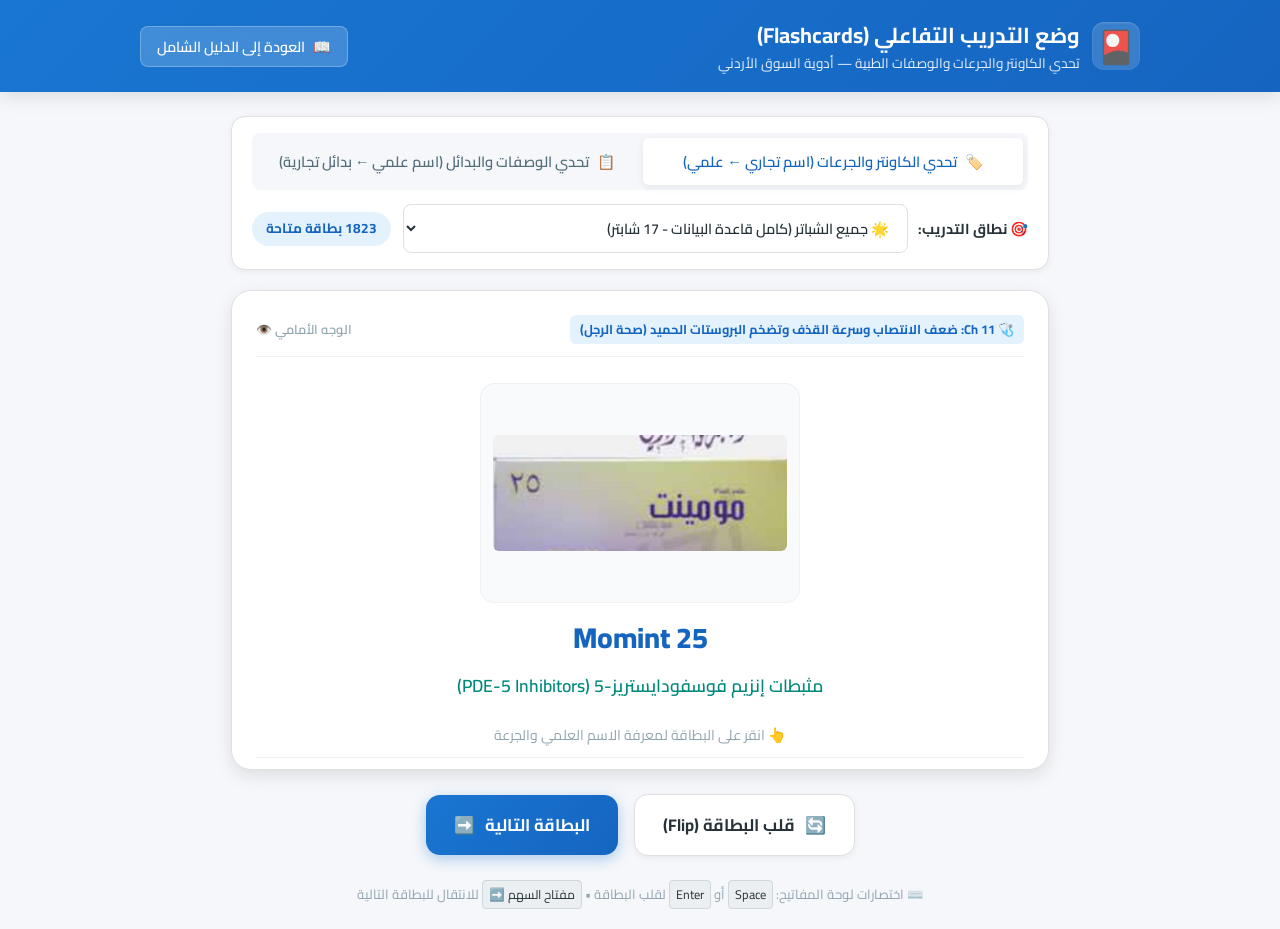
==== flashcards.html @ f5040fc4 "Add Interactive Flashcards Training Mode feature linked from main header" ====
<!DOCTYPE html>
<html lang="ar" dir="rtl">
<head>
  <meta charset="UTF-8">
  <meta name="viewport" content="width=device-width, initial-scale=1.0">
  <title>وضع التدريب التفاعلي (Flashcards) — دليل الصيدلاني الأردني</title>
  <link rel="preconnect" href="https://fonts.googleapis.com">
  <link rel="preconnect" href="https://fonts.gstatic.com" crossorigin>
  <link href="https://fonts.googleapis.com/css2?family=Cairo:wght@400;600;700;800&display=swap" rel="stylesheet">
  <link rel="stylesheet" href="flashcards.css">
</head>
<body>

  <!-- ═══════════ Header ═══════════ -->
  <header class="flashcards-header">
    <div class="header-inner">
      <div class="header-title-group">
        <div class="header-icon">🎴</div>
        <div class="header-text">
          <h1>وضع التدريب التفاعلي (Flashcards)</h1>
          <p>تحدي الكاونتر والجرعات والوصفات الطبية — أدوية السوق الأردني</p>
        </div>
      </div>
      <a href="index.html" class="header-back-btn">
        <span>📖</span>
        <span>العودة إلى الدليل الشامل</span>
      </a>
    </div>
  </header>

  <!-- ═══════════ Main Training Container ═══════════ -->
  <main class="training-container">

    <!-- لوحة التحكم (الوضع والفلترة) -->
    <section class="controls-panel" aria-label="أدوات التحكم بالتدريب">
      <!-- زر تبديل الوضع -->
      <div class="mode-switcher" role="tablist">
        <button id="modeCounterBtn" class="mode-btn active" type="button" role="tab" aria-selected="true">
          <span>🏷️</span>
          <span>تحدي الكاونتر والجرعات (اسم تجاري ← علمي)</span>
        </button>
        <button id="modePrescriptionBtn" class="mode-btn" type="button" role="tab" aria-selected="false">
          <span>📋</span>
          <span>تحدي الوصفات والبدائل (اسم علمي ← بدائل تجارية)</span>
        </button>
      </div>

      <!-- اختيار الشابتر وعداد البطاقات -->
      <div class="filter-row">
        <div class="chapter-select-group">
          <label for="chapterSelect">🎯 نطاق التدريب:</label>
          <select id="chapterSelect" class="chapter-dropdown">
            <option value="all">🌟 جميع الشباتر (كامل قاعدة البيانات - 17 شابتر)</option>
          </select>
        </div>
        <div id="poolCounter" class="pool-counter-badge">جاري التحميل...</div>
      </div>
    </section>

    <!-- 3D Flip Card Component -->
    <section class="flip-scene" id="flipScene" aria-label="بطاقة التدريب التفاعلية">
      <div class="flip-card" id="flipCard">

        <!-- الوجه الأمامي (Front Face) -->
        <div class="card-face card-face-front">
          <div class="card-meta-top">
            <span id="cardChapterBadge" class="card-badge">Chapter --</span>
            <span class="card-face-indicator">الوجه الأمامي 👁️</span>
          </div>

          <div class="card-main-content" id="cardFrontContent">
            <!-- يُملأ ديناميكياً بواسطة JavaScript -->
            <div class="card-fallback-icon">💊</div>
            <div class="card-front-title">جاري تحميل البطاقة...</div>
          </div>

          <div class="card-footer">
            <span>💡 انقر على البطاقة أو اضغط <kbd>Space</kbd> لقلبها</span>
            <span>الوجه 1 من 2</span>
          </div>
        </div>

        <!-- الوجه الخلفي (Back Face) -->
        <div class="card-face card-face-back">
          <div class="card-meta-top">
            <span id="cardBackBadge" class="card-badge" style="background: #E0F2F1; color: #00695C;">Chapter --</span>
            <span class="card-face-indicator" style="color: #00897B;">الوجه الخلفي (التفاصيل والحل) 🎯</span>
          </div>

          <div class="card-back-body" id="cardBackBody">
            <!-- يُملأ ديناميكياً بواسطة JavaScript -->
          </div>

          <div class="card-footer">
            <span>💡 انقر للعودة للوجه الأمامي</span>
            <span>الوجه 2 من 2</span>
          </div>
        </div>

      </div>
    </section>

    <!-- أزرار الإجراءات (القلب والتالي) -->
    <div class="actions-panel">
      <button id="btnFlip" class="btn-action btn-flip" type="button" title="قلب البطاقة (Space)">
        <span>🔄</span>
        <span>قلب البطاقة (Flip)</span>
      </button>

      <button id="btnNext" class="btn-action btn-next" type="button" title="البطاقة التالية (السهم الأيمن)">
        <span>البطاقة التالية</span>
        <span>➡️</span>
      </button>
    </div>

    <!-- تلميحات لوحة المفاتيح -->
    <div class="keyboard-hints">
      ⌨️ اختصارات لوحة المفاتيح: <kbd>Space</kbd> أو <kbd>Enter</kbd> لقلب البطاقة &bull; <kbd>مفتاح السهم ➡️</kbd> للانتقال للبطاقة التالية
    </div>

  </main>

  <!-- ═══════════ Scripts ═══════════ -->
  <!-- 1. قاعدة البيانات الأصلية بدون أي تعديل -->
  <script src="data.js"></script>

  <!-- 2. محرك البطاقات التفاعلية المعزول -->
  <script src="flashcards-engine.js"></script>

  <!-- 3. متحكم الواجهة والتأثيرات التفاعلية -->
  <script src="flashcards-ui.js"></script>

</body>
</html>
---- flashcards.css ----
/* ══════════════════════════════════════════════════════════════
   Flashcards Interactive Training Mode - Stylesheet
   متناسق تماماً مع الهوية البصرية لدليل الأدوية الأردني
   ══════════════════════════════════════════════════════════════ */

:root {
  --primary: #1976D2;
  --primary-dark: #1565C0;
  --primary-light: #42A5F5;
  --primary-bg: #E3F2FD;
  --secondary: #00897B;
  --secondary-bg: #E0F2F1;
  --accent: #FF6F00;
  --accent-light: #FFF3E0;
  --bg: #F5F7FA;
  --bg-white: #FFFFFF;
  --text: #263238;
  --text-light: #546E7A;
  --text-muted: #90A4AE;
  --border: #E0E0E0;
  --border-light: #F0F0F0;
  --shadow-sm: 0 2px 6px rgba(0,0,0,0.06);
  --shadow-md: 0 6px 18px rgba(0,0,0,0.1);
  --shadow-lg: 0 12px 36px rgba(0,0,0,0.14);
  --radius-sm: 8px;
  --radius-md: 14px;
  --radius-lg: 20px;
  --font: 'Cairo', 'Segoe UI', Tahoma, sans-serif;
  --transition: all 0.25s ease;
}

*, *::before, *::after {
  box-sizing: border-box;
  margin: 0;
  padding: 0;
}

body {
  font-family: var(--font);
  background: var(--bg);
  color: var(--text);
  direction: rtl;
  text-align: right;
  line-height: 1.6;
  min-height: 100vh;
  display: flex;
  flex-direction: column;
  -webkit-font-smoothing: antialiased;
}

/* ═══════════ Header ═══════════ */
.flashcards-header {
  background: linear-gradient(135deg, var(--primary) 0%, var(--primary-dark) 100%);
  color: #FFFFFF;
  padding: 18px 24px;
  box-shadow: var(--shadow-md);
  position: sticky;
  top: 0;
  z-index: 100;
}

.header-inner {
  max-width: 1000px;
  margin: 0 auto;
  display: flex;
  justify-content: space-between;
  align-items: center;
  flex-wrap: wrap;
  gap: 12px;
}

.header-title-group {
  display: flex;
  align-items: center;
  gap: 12px;
}

.header-icon {
  font-size: 2rem;
  background: rgba(255,255,255,0.15);
  width: 48px;
  height: 48px;
  display: flex;
  align-items: center;
  justify-content: center;
  border-radius: 12px;
  box-shadow: inset 0 1px 2px rgba(255,255,255,0.2);
}

.header-text h1 {
  font-size: 1.35rem;
  font-weight: 700;
  margin: 0;
}

.header-text p {
  font-size: 0.85rem;
  opacity: 0.9;
  margin: 0;
}

.header-back-btn {
  background: rgba(255,255,255,0.18);
  color: #FFFFFF;
  text-decoration: none;
  padding: 8px 16px;
  border-radius: var(--radius-sm);
  font-size: 0.9rem;
  font-weight: 600;
  display: inline-flex;
  align-items: center;
  gap: 8px;
  transition: var(--transition);
  border: 1px solid rgba(255,255,255,0.25);
}

.header-back-btn:hover {
  background: #FFFFFF;
  color: var(--primary-dark);
  transform: translateY(-1px);
}

/* ═══════════ Main Container ═══════════ */
.training-container {
  max-width: 850px;
  margin: 24px auto;
  padding: 0 16px;
  width: 100%;
  flex: 1;
  display: flex;
  flex-direction: column;
  gap: 20px;
}

/* ═══════════ Controls Panel ═══════════ */
.controls-panel {
  background: var(--bg-white);
  border-radius: var(--radius-md);
  padding: 16px 20px;
  box-shadow: var(--shadow-sm);
  border: 1px solid var(--border);
  display: flex;
  flex-direction: column;
  gap: 14px;
}

.mode-switcher {
  display: flex;
  background: var(--bg);
  padding: 5px;
  border-radius: var(--radius-sm);
  gap: 6px;
}

.mode-btn {
  flex: 1;
  border: none;
  background: transparent;
  padding: 10px 14px;
  border-radius: 6px;
  font-family: var(--font);
  font-size: 0.92rem;
  font-weight: 600;
  color: var(--text-light);
  cursor: pointer;
  transition: var(--transition);
  display: flex;
  align-items: center;
  justify-content: center;
  gap: 8px;
}

.mode-btn.active {
  background: var(--bg-white);
  color: var(--primary-dark);
  box-shadow: 0 2px 8px rgba(0,0,0,0.08);
}

.filter-row {
  display: flex;
  align-items: center;
  justify-content: space-between;
  flex-wrap: wrap;
  gap: 12px;
}

.chapter-select-group {
  display: flex;
  align-items: center;
  gap: 10px;
  flex: 1;
  min-width: 250px;
}

.chapter-select-group label {
  font-size: 0.9rem;
  font-weight: 700;
  color: var(--text);
  white-space: nowrap;
}

.chapter-dropdown {
  width: 100%;
  padding: 9px 14px;
  border-radius: var(--radius-sm);
  border: 1.5px solid var(--border);
  font-family: var(--font);
  font-size: 0.9rem;
  font-weight: 600;
  color: var(--text);
  background: var(--bg-white);
  cursor: pointer;
  outline: none;
  transition: var(--transition);
}

.chapter-dropdown:focus {
  border-color: var(--primary);
  box-shadow: 0 0 0 3px rgba(25, 118, 210, 0.15);
}

.pool-counter-badge {
  background: var(--primary-bg);
  color: var(--primary-dark);
  padding: 6px 14px;
  border-radius: 20px;
  font-size: 0.85rem;
  font-weight: 700;
  white-space: nowrap;
}

/* ═══════════ 3D Flip Card Scene ═══════════ */
.flip-scene {
  perspective: 1200px;
  width: 100%;
  min-height: 480px;
  cursor: pointer;
  user-select: none;
}

.flip-card {
  width: 100%;
  min-height: 480px;
  position: relative;
  transform-style: preserve-3d;
  transition: transform 0.65s cubic-bezier(0.34, 1.25, 0.64, 1);
  border-radius: var(--radius-lg);
}

.flip-card.is-flipped {
  transform: rotateY(180deg);
}

/* Front & Back Faces */
.card-face {
  position: absolute;
  top: 0;
  left: 0;
  width: 100%;
  height: 100%;
  backface-visibility: hidden;
  -webkit-backface-visibility: hidden;
  border-radius: var(--radius-lg);
  background: var(--bg-white);
  border: 1.5px solid var(--border);
  box-shadow: var(--shadow-md);
  padding: 24px;
  display: flex;
  flex-direction: column;
  justify-content: space-between;
  overflow: hidden;
  transition: box-shadow 0.25s ease;
}

.flip-scene:hover .card-face {
  box-shadow: var(--shadow-lg);
}

/* Back Face Specific */
.card-face-back {
  transform: rotateY(180deg);
  background: #FAFCFF;
  border-color: #BBDEFB;
}

/* Card Header */
.card-meta-top {
  display: flex;
  justify-content: space-between;
  align-items: center;
  border-bottom: 1px solid var(--border-light);
  padding-bottom: 12px;
  margin-bottom: 16px;
}

.card-badge {
  background: var(--primary-bg);
  color: var(--primary-dark);
  font-size: 0.8rem;
  font-weight: 700;
  padding: 4px 10px;
  border-radius: 6px;
  display: inline-flex;
  align-items: center;
  gap: 6px;
}

.card-face-indicator {
  font-size: 0.8rem;
  font-weight: 600;
  color: var(--text-muted);
}

/* Card Center Content (Front) */
.card-main-content {
  flex: 1;
  display: flex;
  flex-direction: column;
  align-items: center;
  justify-content: center;
  text-align: center;
  gap: 16px;
  padding: 10px 0;
}

.card-image-box {
  width: 100%;
  max-width: 320px;
  height: 220px;
  background: #F8FAFC;
  border-radius: var(--radius-md);
  border: 1px solid var(--border-light);
  display: flex;
  align-items: center;
  justify-content: center;
  padding: 12px;
  overflow: hidden;
}

.card-image-box img {
  max-width: 100%;
  max-height: 100%;
  object-fit: contain;
  border-radius: 6px;
}

.card-fallback-icon {
  font-size: 4.5rem;
  color: var(--primary-light);
  display: flex;
  align-items: center;
  justify-content: center;
  animation: floatIcon 3s ease-in-out infinite;
}

@keyframes floatIcon {
  0%, 100% { transform: translateY(0); }
  50% { transform: translateY(-8px); }
}

.card-front-title {
  font-size: 1.8rem;
  font-weight: 800;
  color: var(--primary-dark);
  line-height: 1.3;
}

.card-front-subtitle {
  font-size: 1.1rem;
  font-weight: 600;
  color: var(--secondary);
}

.card-front-hint {
  font-size: 0.88rem;
  color: var(--text-muted);
  display: flex;
  align-items: center;
  gap: 6px;
  margin-top: 8px;
}

/* Card Center Content (Back) */
.card-back-body {
  flex: 1;
  display: flex;
  flex-direction: column;
  gap: 14px;
  overflow-y: auto;
  max-height: 380px;
  padding-left: 4px;
}

.back-info-item {
  background: #FFFFFF;
  border: 1px solid var(--border-light);
  border-radius: var(--radius-sm);
  padding: 10px 14px;
}

.back-info-label {
  font-size: 0.78rem;
  font-weight: 700;
  color: var(--text-muted);
  text-transform: uppercase;
  margin-bottom: 4px;
}

.back-info-value {
  font-size: 1.05rem;
  font-weight: 700;
  color: var(--text);
}

.back-info-value.scientific {
  color: var(--secondary);
  font-size: 1.25rem;
}

.back-info-value.dosage-box {
  background: var(--accent-light);
  color: #BF360C;
  padding: 8px 12px;
  border-radius: 6px;
  border-right: 4px solid var(--accent);
  font-size: 0.95rem;
  font-weight: 600;
  margin-top: 4px;
}

/* Alternatives List for Mode 2 */
.alternatives-list {
  display: flex;
  flex-direction: column;
  gap: 8px;
  margin-top: 6px;
}

.alternative-card {
  background: #FFFFFF;
  border: 1px solid #CFD8DC;
  border-radius: var(--radius-sm);
  padding: 8px 12px;
  display: flex;
  align-items: center;
  justify-content: space-between;
  gap: 12px;
}

.alt-name-group {
  display: flex;
  align-items: center;
  gap: 8px;
}

.alt-icon {
  font-size: 1.2rem;
}

.alt-name {
  font-size: 0.95rem;
  font-weight: 700;
  color: var(--primary-dark);
}

.alt-details {
  font-size: 0.8rem;
  color: var(--text-light);
  text-align: left;
}

/* Card Bottom Footer */
.card-footer {
  border-top: 1px solid var(--border-light);
  padding-top: 12px;
  display: flex;
  justify-content: space-between;
  align-items: center;
  font-size: 0.82rem;
  color: var(--text-muted);
}

/* ═══════════ Bottom Actions ═══════════ */
.actions-panel {
  display: flex;
  justify-content: center;
  align-items: center;
  gap: 16px;
  margin-top: 4px;
}

.btn-action {
  font-family: var(--font);
  font-size: 1.05rem;
  font-weight: 700;
  border: none;
  border-radius: var(--radius-md);
  padding: 14px 28px;
  cursor: pointer;
  transition: var(--transition);
  display: inline-flex;
  align-items: center;
  justify-content: center;
  gap: 10px;
  box-shadow: var(--shadow-sm);
}

.btn-flip {
  background: var(--bg-white);
  color: var(--text);
  border: 1.5px solid var(--border);
}

.btn-flip:hover {
  background: var(--bg);
  border-color: var(--primary-light);
  transform: translateY(-2px);
}

.btn-next {
  background: linear-gradient(135deg, var(--primary) 0%, var(--primary-dark) 100%);
  color: #FFFFFF;
  box-shadow: 0 4px 14px rgba(25, 118, 210, 0.35);
}

.btn-next:hover {
  background: linear-gradient(135deg, var(--primary-light) 0%, var(--primary) 100%);
  transform: translateY(-2px);
  box-shadow: 0 6px 20px rgba(25, 118, 210, 0.45);
}

.btn-next:active, .btn-flip:active {
  transform: translateY(0);
}

.keyboard-hints {
  text-align: center;
  font-size: 0.82rem;
  color: var(--text-muted);
  margin-top: 8px;
}

.keyboard-hints kbd {
  background: #ECEFF1;
  border: 1px solid #CFD8DC;
  border-radius: 4px;
  padding: 2px 6px;
  font-size: 0.78rem;
  font-family: inherit;
  color: var(--text);
}

/* ═══════════ Mobile Responsive ═══════════ */
@media (max-width: 640px) {
  .header-inner {
    flex-direction: column;
    align-items: flex-start;
  }

  .header-back-btn {
    width: 100%;
    justify-content: center;
  }

  .mode-switcher {
    flex-direction: column;
  }

  .filter-row {
    flex-direction: column;
    align-items: stretch;
  }

  .chapter-select-group {
    flex-direction: column;
    align-items: stretch;
  }

  .flip-scene, .flip-card {
    min-height: 520px;
  }

  .card-face {
    padding: 16px;
  }

  .card-front-title {
    font-size: 1.5rem;
  }

  .actions-panel {
    flex-direction: column;
    width: 100%;
  }

  .btn-action {
    width: 100%;
  }
}
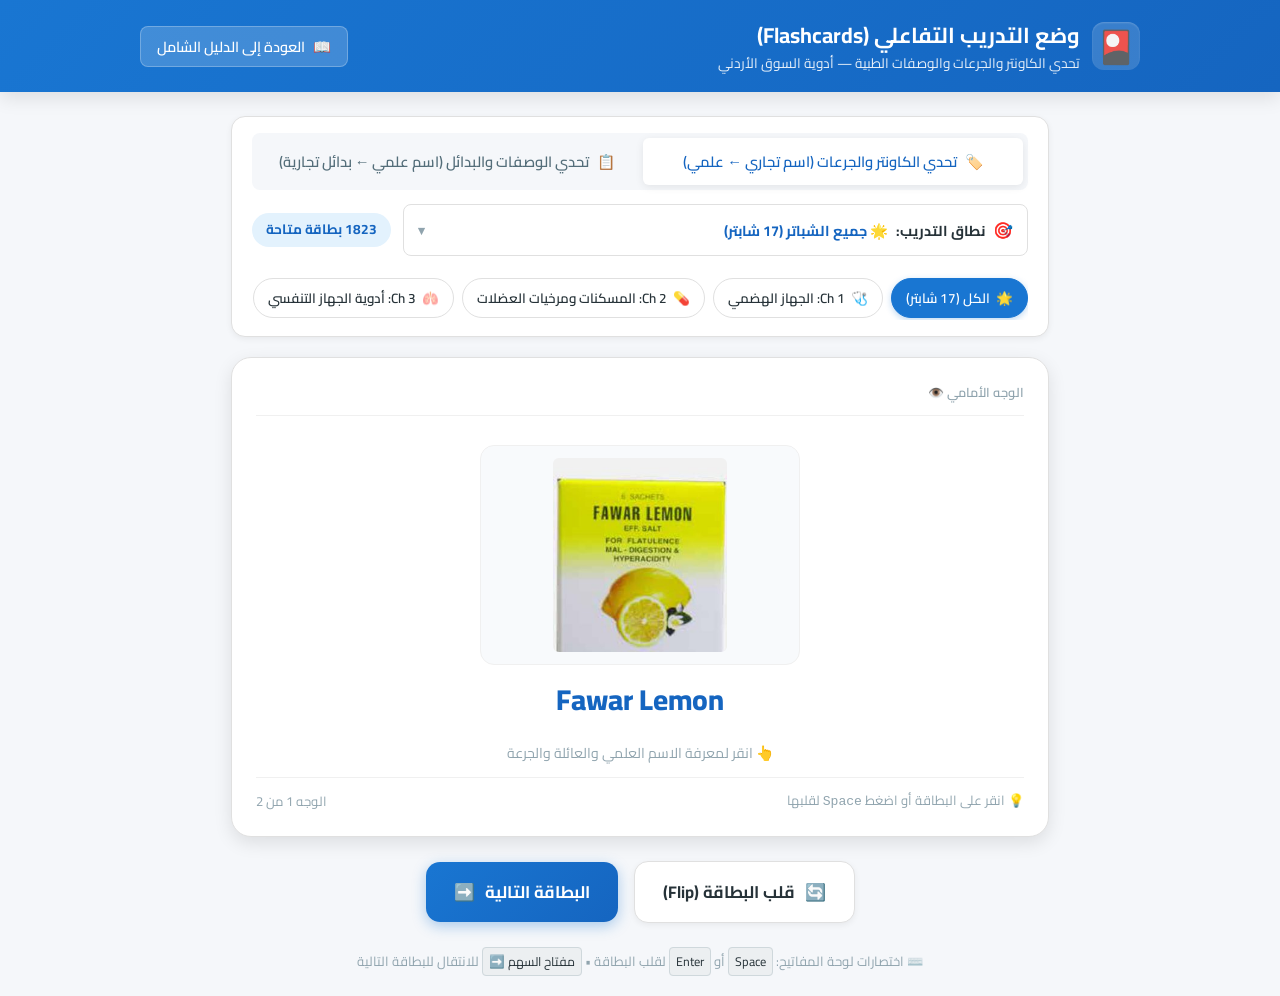
==== commit 97b51e9d: "Add multi-chapter selection support: array filter in engine, dropdown checkboxes, and horizontal chi" ====
--- a/flashcards.html
+++ b/flashcards.html
@@ -45,15 +45,38 @@
         </button>
       </div>
 
-      <!-- اختيار الشابتر وعداد البطاقات -->
+      <!-- اختيار الشابتر وعداد البطاقات (Multi-Select) -->
       <div class="filter-row">
-        <div class="chapter-select-group">
-          <label for="chapterSelect">🎯 نطاق التدريب:</label>
-          <select id="chapterSelect" class="chapter-dropdown">
-            <option value="all">🌟 جميع الشباتر (كامل قاعدة البيانات - 17 شابتر)</option>
-          </select>
+        <div class="chapter-multiselect-container" id="chapterMultiselectContainer">
+          <button type="button" class="multiselect-trigger" id="multiselectTrigger" aria-expanded="false" aria-haspopup="true">
+            <span class="trigger-icon">🎯</span>
+            <span class="trigger-label">نطاق التدريب:</span>
+            <span class="trigger-text" id="triggerText">🌟 جميع الشباتر (17 شابتر)</span>
+            <span class="trigger-caret">▾</span>
+          </button>
+          
+          <div class="multiselect-dropdown" id="multiselectDropdown" style="display: none;">
+            <div class="multiselect-header">
+              <span class="dropdown-title">تحديد الشباتر للتمرين</span>
+              <div class="multiselect-quick-actions">
+                <button type="button" class="btn-quick-action" id="btnSelectAll">✅ تحديد الكل</button>
+                <button type="button" class="btn-quick-action" id="btnClearAll">❌ تفريغ</button>
+              </div>
+            </div>
+            <div class="multiselect-list" id="multiselectList">
+              <!-- Checkboxes populated dynamically -->
+            </div>
+          </div>
         </div>
+
         <div id="poolCounter" class="pool-counter-badge">جاري التحميل...</div>
+      </div>
+
+      <!-- شريط التمرير الأفقي للأزرار (Chips/Tags Bar) -->
+      <div class="chips-scroll-container" id="chipsScrollContainer" aria-label="أزرار التصفية السريعة للشباتر">
+        <div class="chips-scroll-track" id="chipsScrollTrack">
+          <!-- Chips populated dynamically -->
+        </div>
       </div>
     </section>
 
--- a/flashcards.css
+++ b/flashcards.css
@@ -184,39 +184,226 @@
   gap: 12px;
 }
 
-.chapter-select-group {
-  display: flex;
-  align-items: center;
-  gap: 10px;
+.chapter-multiselect-container {
+  position: relative;
   flex: 1;
-  min-width: 250px;
-}
-
-.chapter-select-group label {
-  font-size: 0.9rem;
-  font-weight: 700;
-  color: var(--text);
-  white-space: nowrap;
-}
-
-.chapter-dropdown {
+  min-width: 260px;
+}
+
+.multiselect-trigger {
   width: 100%;
-  padding: 9px 14px;
+  display: flex;
+  align-items: center;
+  gap: 8px;
+  padding: 10px 14px;
   border-radius: var(--radius-sm);
   border: 1.5px solid var(--border);
+  background: var(--bg-white);
+  color: var(--text);
   font-family: var(--font);
   font-size: 0.9rem;
   font-weight: 600;
-  color: var(--text);
-  background: var(--bg-white);
   cursor: pointer;
+  text-align: right;
+  transition: var(--transition);
   outline: none;
-  transition: var(--transition);
-}
-
-.chapter-dropdown:focus {
+}
+
+.multiselect-trigger:hover {
+  border-color: var(--primary-light);
+  background: #FAFCFE;
+}
+
+.multiselect-trigger:focus-visible,
+.multiselect-trigger[aria-expanded="true"] {
   border-color: var(--primary);
   box-shadow: 0 0 0 3px rgba(25, 118, 210, 0.15);
+}
+
+.trigger-icon {
+  font-size: 1rem;
+}
+
+.trigger-label {
+  font-weight: 700;
+  color: var(--text);
+  white-space: nowrap;
+}
+
+.trigger-text {
+  flex: 1;
+  color: var(--primary-dark);
+  font-weight: 700;
+  overflow: hidden;
+  text-overflow: ellipsis;
+  white-space: nowrap;
+}
+
+.trigger-caret {
+  font-size: 0.8rem;
+  color: var(--text-muted);
+  transition: transform 0.2s ease;
+}
+
+.multiselect-trigger[aria-expanded="true"] .trigger-caret {
+  transform: rotate(180deg);
+}
+
+/* Dropdown Menu */
+.multiselect-dropdown {
+  position: absolute;
+  top: calc(100% + 6px);
+  right: 0;
+  left: 0;
+  background: var(--bg-white);
+  border: 1.5px solid var(--border-light);
+  border-radius: var(--radius-md);
+  box-shadow: 0 10px 28px rgba(0, 0, 0, 0.12);
+  z-index: 250;
+  overflow: hidden;
+  animation: fadeInDown 0.2s ease;
+}
+
+@keyframes fadeInDown {
+  from {
+    opacity: 0;
+    transform: translateY(-6px);
+  }
+  to {
+    opacity: 1;
+    transform: translateY(0);
+  }
+}
+
+.multiselect-header {
+  display: flex;
+  justify-content: space-between;
+  align-items: center;
+  padding: 10px 14px;
+  background: #F8FAFC;
+  border-bottom: 1px solid var(--border-light);
+}
+
+.dropdown-title {
+  font-size: 0.85rem;
+  font-weight: 700;
+  color: var(--text-muted);
+}
+
+.multiselect-quick-actions {
+  display: flex;
+  gap: 6px;
+}
+
+.btn-quick-action {
+  padding: 4px 10px;
+  border-radius: 6px;
+  border: 1px solid var(--border);
+  background: #FFFFFF;
+  font-family: var(--font);
+  font-size: 0.78rem;
+  font-weight: 700;
+  color: var(--text);
+  cursor: pointer;
+  transition: var(--transition);
+}
+
+.btn-quick-action:hover {
+  background: var(--primary-bg);
+  border-color: var(--primary);
+  color: var(--primary-dark);
+}
+
+.multiselect-list {
+  max-height: 280px;
+  overflow-y: auto;
+  padding: 6px;
+}
+
+.multiselect-item {
+  display: flex;
+  align-items: center;
+  gap: 10px;
+  padding: 8px 10px;
+  border-radius: var(--radius-sm);
+  cursor: pointer;
+  user-select: none;
+  transition: background var(--transition);
+  font-size: 0.88rem;
+  font-weight: 600;
+  color: var(--text);
+}
+
+.multiselect-item:hover {
+  background: #F0F7FF;
+}
+
+.multiselect-item.active {
+  background: var(--primary-bg);
+  color: var(--primary-dark);
+  font-weight: 700;
+}
+
+.multiselect-item input[type="checkbox"] {
+  width: 17px;
+  height: 17px;
+  accent-color: var(--primary);
+  cursor: pointer;
+}
+
+.multiselect-item-text {
+  flex: 1;
+}
+
+/* Horizontal Scrollable Chips Bar */
+.chips-scroll-container {
+  width: 100%;
+  overflow-x: auto;
+  padding: 8px 0 2px 0;
+  -webkit-overflow-scrolling: touch;
+  scrollbar-width: none;
+}
+
+.chips-scroll-container::-webkit-scrollbar {
+  display: none;
+}
+
+.chips-scroll-track {
+  display: flex;
+  align-items: center;
+  gap: 8px;
+  min-width: max-content;
+}
+
+.chip-btn {
+  display: inline-flex;
+  align-items: center;
+  gap: 6px;
+  padding: 6px 14px;
+  border-radius: 20px;
+  border: 1.5px solid var(--border);
+  background: var(--bg-white);
+  color: var(--text);
+  font-family: var(--font);
+  font-size: 0.84rem;
+  font-weight: 600;
+  cursor: pointer;
+  white-space: nowrap;
+  user-select: none;
+  transition: all 0.2s ease;
+}
+
+.chip-btn:hover {
+  border-color: var(--primary);
+  background: var(--primary-bg);
+  color: var(--primary-dark);
+}
+
+.chip-btn.active {
+  background: var(--primary);
+  border-color: var(--primary);
+  color: #FFFFFF;
+  box-shadow: 0 2px 6px rgba(25, 118, 210, 0.28);
 }
 
 .pool-counter-badge {
@@ -428,6 +615,62 @@
   margin-top: 4px;
 }
 
+/* Hierarchy Stack (Chapter -> Section -> Family) */
+.back-hierarchy-group {
+  display: flex;
+  flex-direction: column;
+  gap: 8px;
+}
+
+.hierarchy-item {
+  padding: 8px 12px;
+  background: #F8FAFC;
+  border: 1px solid var(--border-light);
+  border-radius: var(--radius-sm);
+  transition: var(--transition);
+}
+
+.hierarchy-item:hover {
+  border-color: #90CAF9;
+  background: #FFFFFF;
+}
+
+.hierarchy-val {
+  display: flex;
+  align-items: center;
+  flex-wrap: wrap;
+  gap: 8px;
+  font-size: 0.95rem;
+  line-height: 1.4;
+}
+
+.hierarchy-num {
+  color: var(--primary);
+  background: #E3F2FD;
+  padding: 2px 8px;
+  border-radius: 6px;
+  font-size: 0.8rem;
+  font-weight: 800;
+  direction: ltr;
+  unicode-bidi: isolate;
+  flex-shrink: 0;
+}
+
+.hierarchy-name-ar {
+  color: var(--text);
+  font-weight: 700;
+}
+
+.hierarchy-name-en {
+  color: var(--text-light);
+  font-size: 0.82rem;
+  font-weight: 500;
+  direction: ltr;
+  unicode-bidi: isolate;
+  display: inline-block;
+  opacity: 0.85;
+}
+
 /* Alternatives List for Mode 2 */
 .alternatives-list {
   display: flex;
